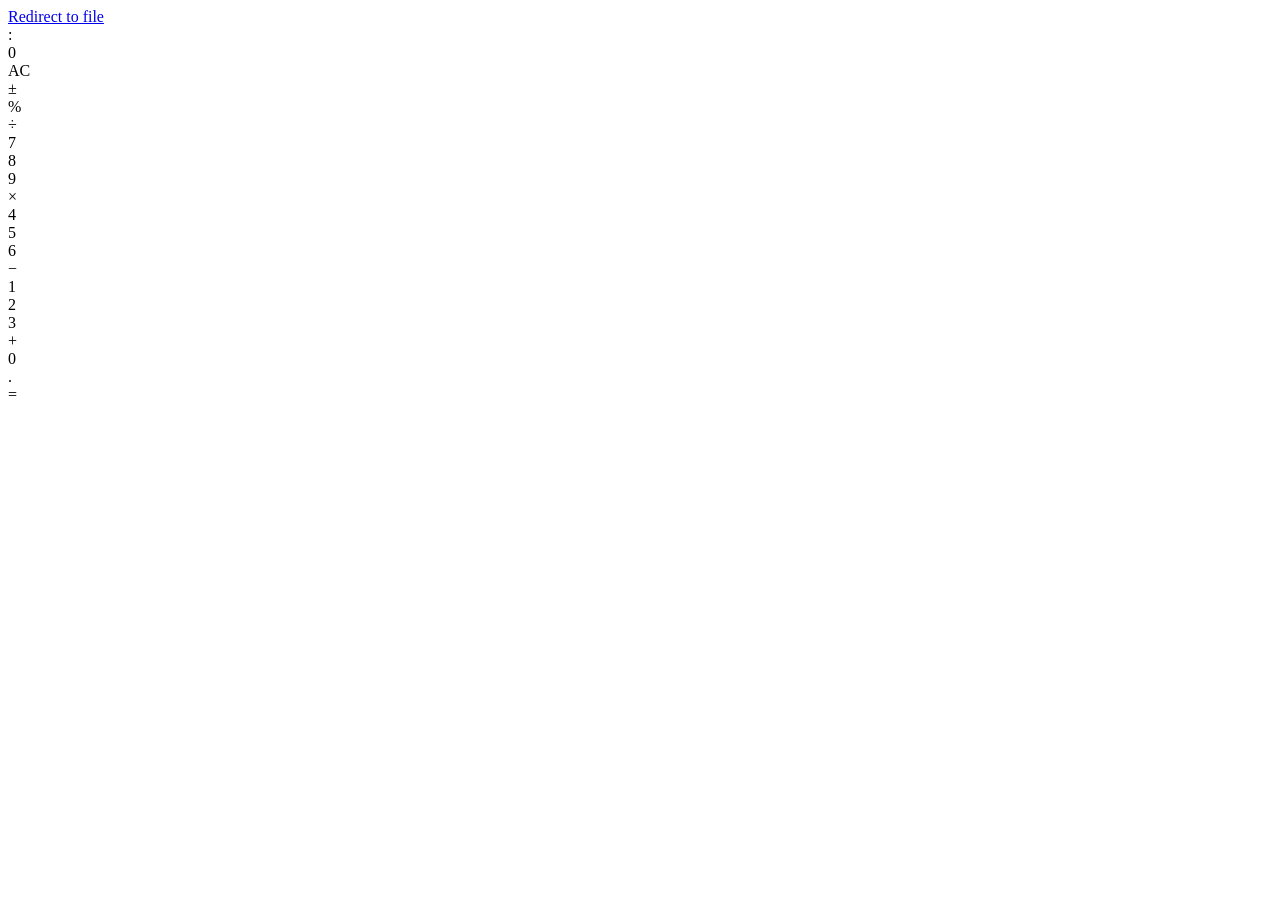
==== index.html @ 300619ee "Renamed my index files" ====
<!DOCTYPE html>
<html lang="en">
<head>
    <meta charset="UTF-8">
    <meta name="viewport" content="width=device-width, initial-scale=1.0">
    <title>Apple Calculator</title>
    <a href="./styles.css">Redirect to file</a>
</head>
<body>
    <div class="calculator">
        <div class="top-container">
          <div class="clock">
            <span class="hour"></span>:<span class="minute"></span>
          </div>
        </div>
        <div class="value">0</div>
        <div class="buttons-container">
          <div class="button function ac">AC</div>
          <div class="button function pm">±</div>
          <div class="button function percent">%</div>
          <div class="button operator division">÷</div>
          <div class="button number-7">7</div>
          <div class="button number-8">8</div>
          <div class="button number-9">9</div>
          <div class="button operator multiplication">×</div>
          <div class="button number-4">4</div>
          <div class="button number-5">5</div>
          <div class="button number-6">6</div>
          <div class="button operator subtraction">−</div>
          <div class="button number-1">1</div>
          <div class="button number-2">2</div>
          <div class="button number-3">3</div>
          <div class="button operator addition">+</div>
          <div class="button number-0">0</div>
          <div class="button decimal">.</div>
          <div class="button operator equal">=</div>
        </div>
        <div class="bottom"></div>
      </div>
   
   <script window.location.href="./script.js"></script>
</body>
</html>
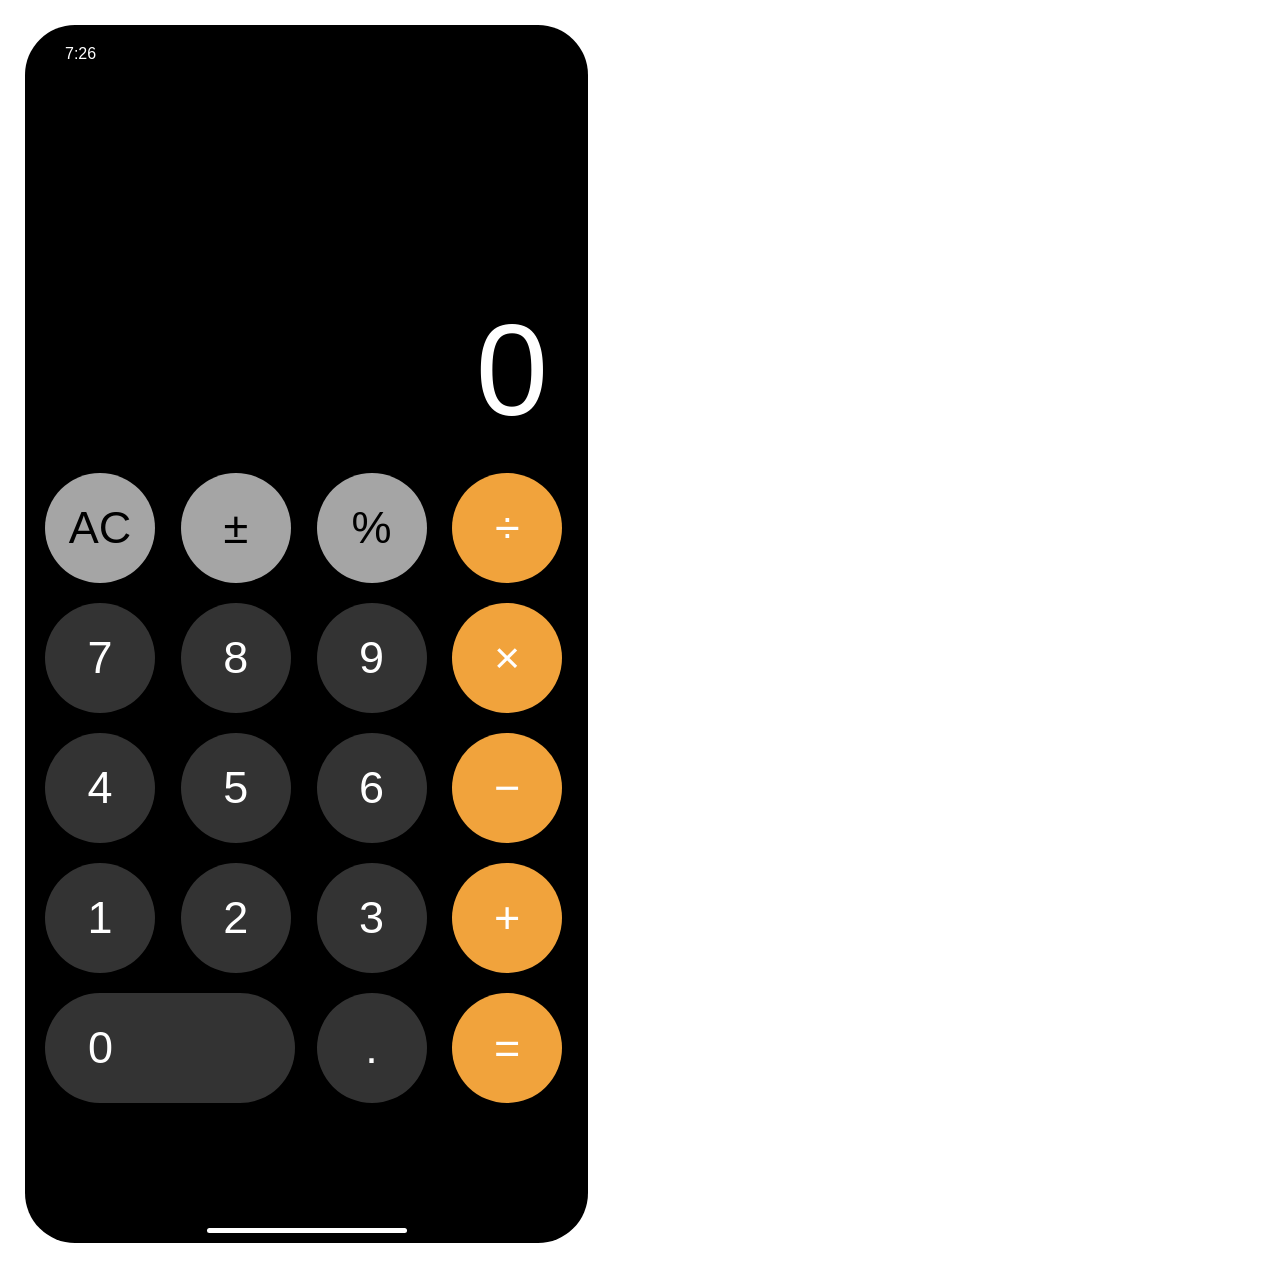
==== commit d0eef2ad: "linked JS and CSS files correctly" ====
--- a/index.html
+++ b/index.html
@@ -4,7 +4,7 @@
     <meta charset="UTF-8">
     <meta name="viewport" content="width=device-width, initial-scale=1.0">
     <title>Apple Calculator</title>
-    <a href="./styles.css">Redirect to file</a>
+    <link rel="stylesheet" href="./styles.css">
 </head>
 <body>
     <div class="calculator">
@@ -38,6 +38,6 @@
         <div class="bottom"></div>
       </div>
    
-   <script window.location.href="./script.js"></script>
+   <script src="./script.js"></script>
 </body>
 </html>
--- a/styles.css
+++ b/styles.css
@@ -0,0 +1,90 @@
+* {
+    box-sizing: border-box;
+    margin: 0;
+    padding: 0;
+    user-select: none;
+  }
+  
+  body {
+    font-family: "Helvetica Neue", sans-serif;
+    margin: 25px;
+  }
+  
+  .calculator {
+    background: black;
+    border-radius: 50px;
+    color: white;
+    height: 1218px;
+    padding: 20px;
+    position: relative;
+    width: 563px;
+  }
+  
+  .top-container {
+    display: flex;
+    height: 250px;
+    justify-content: space-between;
+    padding: 0 20px;
+  }
+  
+  .value {
+    font-size: 130px;
+    font-weight: 300;
+    height: 158px;
+    margin-bottom: 20px;
+    margin-right: 20px;
+    text-align: right;
+  }
+  
+  .buttons-container {
+    display: grid;
+    grid-gap: 20px;
+    grid-template-columns: repeat(4, 1fr);
+    grid-template-rows: repeat(5, 1fr);
+  }
+  
+  .button {
+    align-items: center;
+    background: #333;
+    border-radius: 50%;
+    cursor: pointer;
+    display: flex;
+    font-size: 45px;
+    height: 110px;
+    justify-content: center;
+    transition: filter .3s;
+    width: 110px;
+  }
+  
+  .button.function {
+    color: black;
+    background: #a5a5a5;
+  }
+  
+  .button.operator {
+    background: #f1a33c;
+  }
+  
+  .button.number-0 {
+    border-radius: 55px;
+    grid-column: 1 / span 2;
+    justify-content: flex-start;
+    padding-left: 43px;
+    width: 250px;
+  }
+  
+  .button:active,
+  .button:focus {
+    filter: brightness(120%);
+  }
+  
+  .bottom {
+    width: 200px;
+    height: 5px;
+    background: white;
+    border-radius: 4px;
+    position: absolute;
+    bottom: 10px;
+    left: 50%;
+    transform: translateX(-50%);
+  }
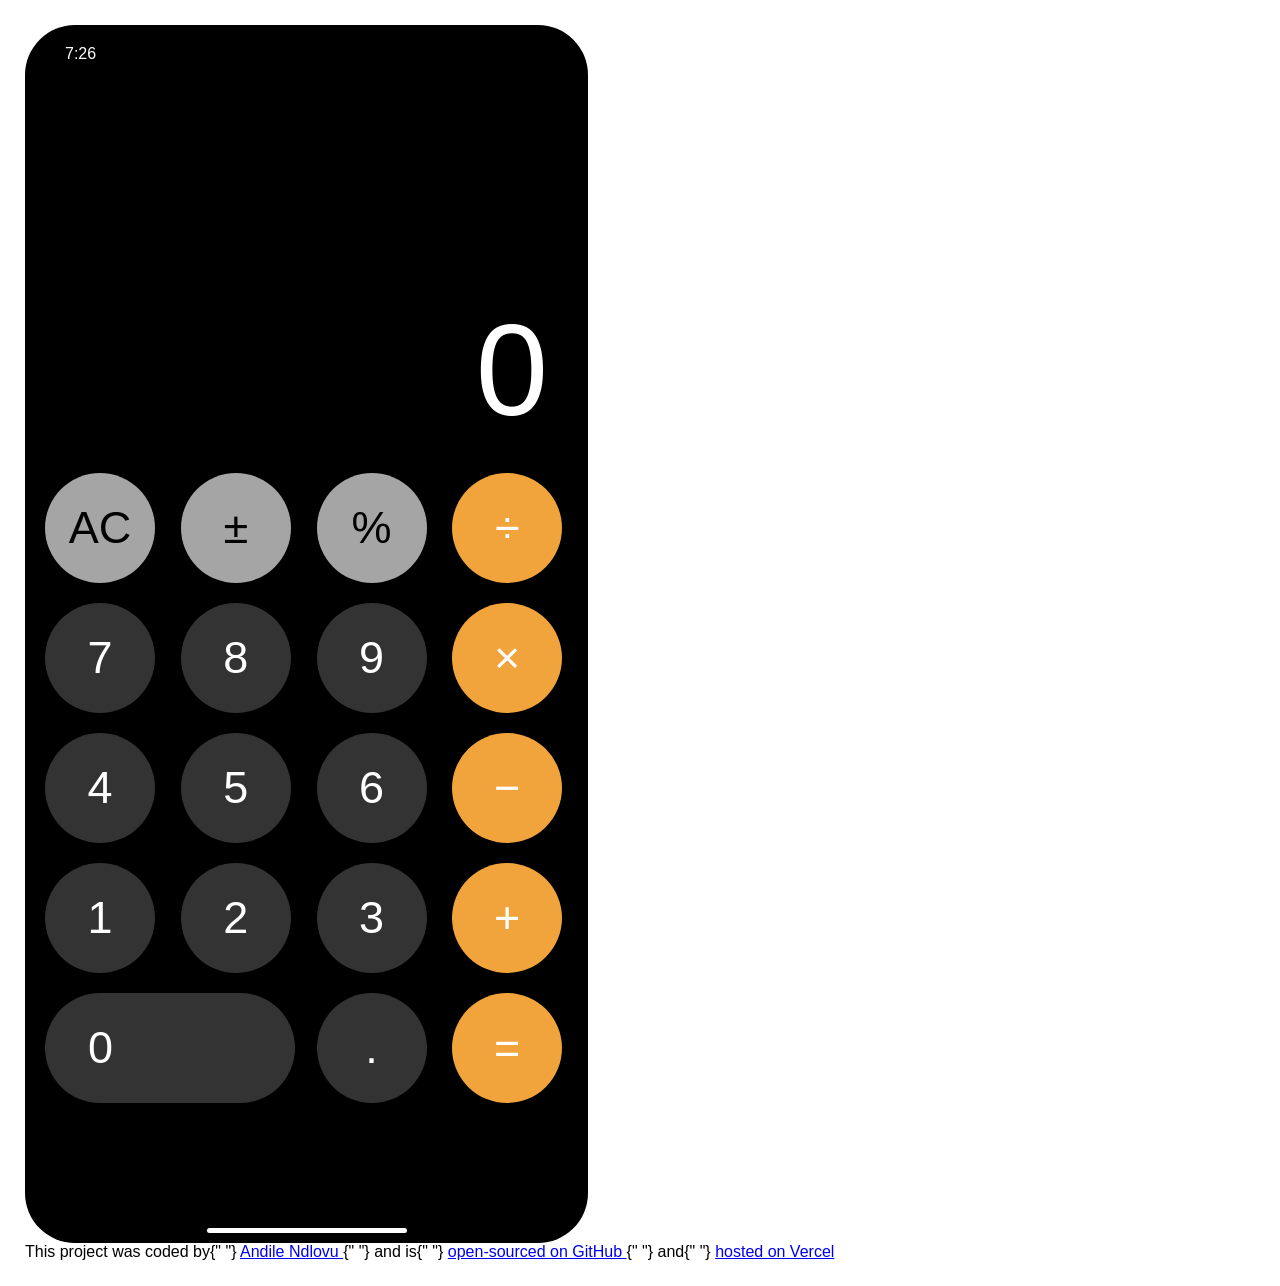
==== commit 8af92420: "added a footer" ====
--- a/index.html
+++ b/index.html
@@ -39,5 +39,29 @@
       </div>
    
    <script src="./script.js"></script>
+   <footer> This project was coded by{" "}
+    <a
+      href="https://www.shecodes.io/graduates/89174-andile-ndlovu"
+      target="_blank"
+      rel="noopener noreferrer"
+    >
+      Andile Ndlovu
+    </a>{" "}
+    and is{" "}
+    <a
+      href="https://github.com/Licia27/weather-react"
+      target="_blank"
+      rel="noopener noreferrer"
+    >
+      open-sourced on GitHub
+    </a>{" "}
+    and{" "}
+      
+    <a href="https://weather-react-69vo.vercel.app/"
+      target="_blank"
+      rel="noopener noreferrer"
+    >
+      hosted on Vercel
+    </a></footer>
 </body>
 </html>
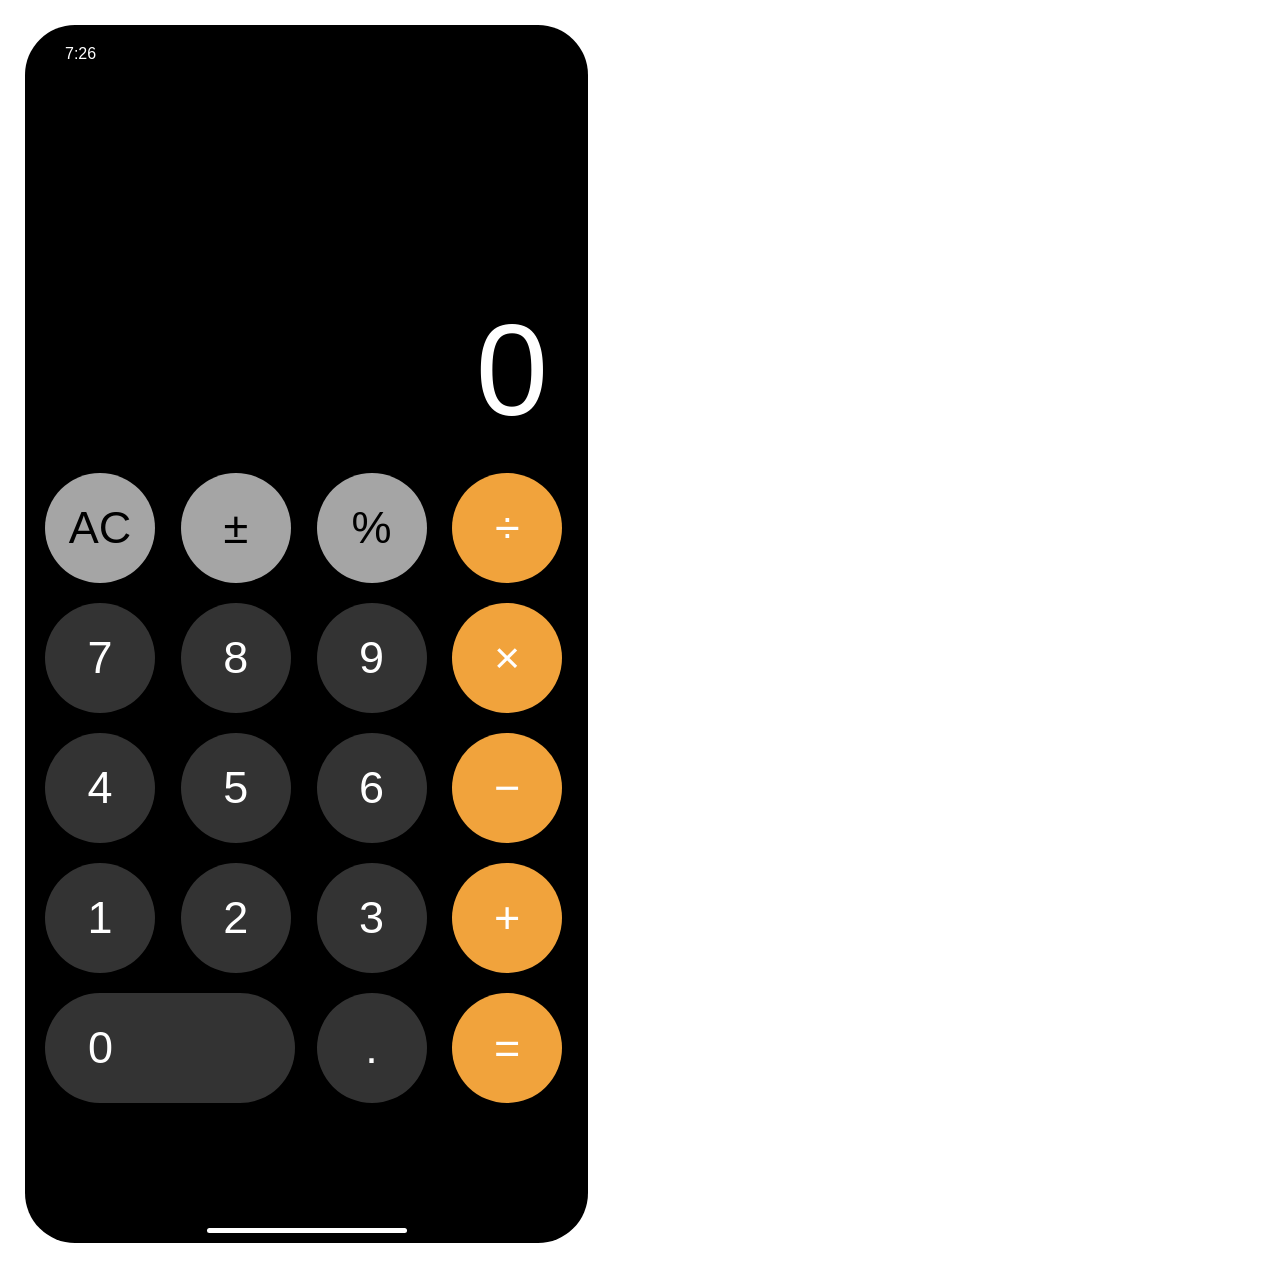
==== commit a25fc14a: "removed footer" ====
--- a/index.html
+++ b/index.html
@@ -39,29 +39,6 @@
       </div>
    
    <script src="./script.js"></script>
-   <footer> This project was coded by{" "}
-    <a
-      href="https://www.shecodes.io/graduates/89174-andile-ndlovu"
-      target="_blank"
-      rel="noopener noreferrer"
-    >
-      Andile Ndlovu
-    </a>{" "}
-    and is{" "}
-    <a
-      href="https://github.com/Licia27/weather-react"
-      target="_blank"
-      rel="noopener noreferrer"
-    >
-      open-sourced on GitHub
-    </a>{" "}
-    and{" "}
-      
-    <a href="https://weather-react-69vo.vercel.app/"
-      target="_blank"
-      rel="noopener noreferrer"
-    >
-      hosted on Vercel
-    </a></footer>
+  
 </body>
 </html>
--- a/styles.css
+++ b/styles.css
@@ -8,6 +8,8 @@
   body {
     font-family: "Helvetica Neue", sans-serif;
     margin: 25px;
+    display: flex;
+    
   }
   
   .calculator {
@@ -18,6 +20,7 @@
     padding: 20px;
     position: relative;
     width: 563px;
+    
   }
   
   .top-container {
@@ -87,4 +90,5 @@
     bottom: 10px;
     left: 50%;
     transform: translateX(-50%);
-  }+  }
+
